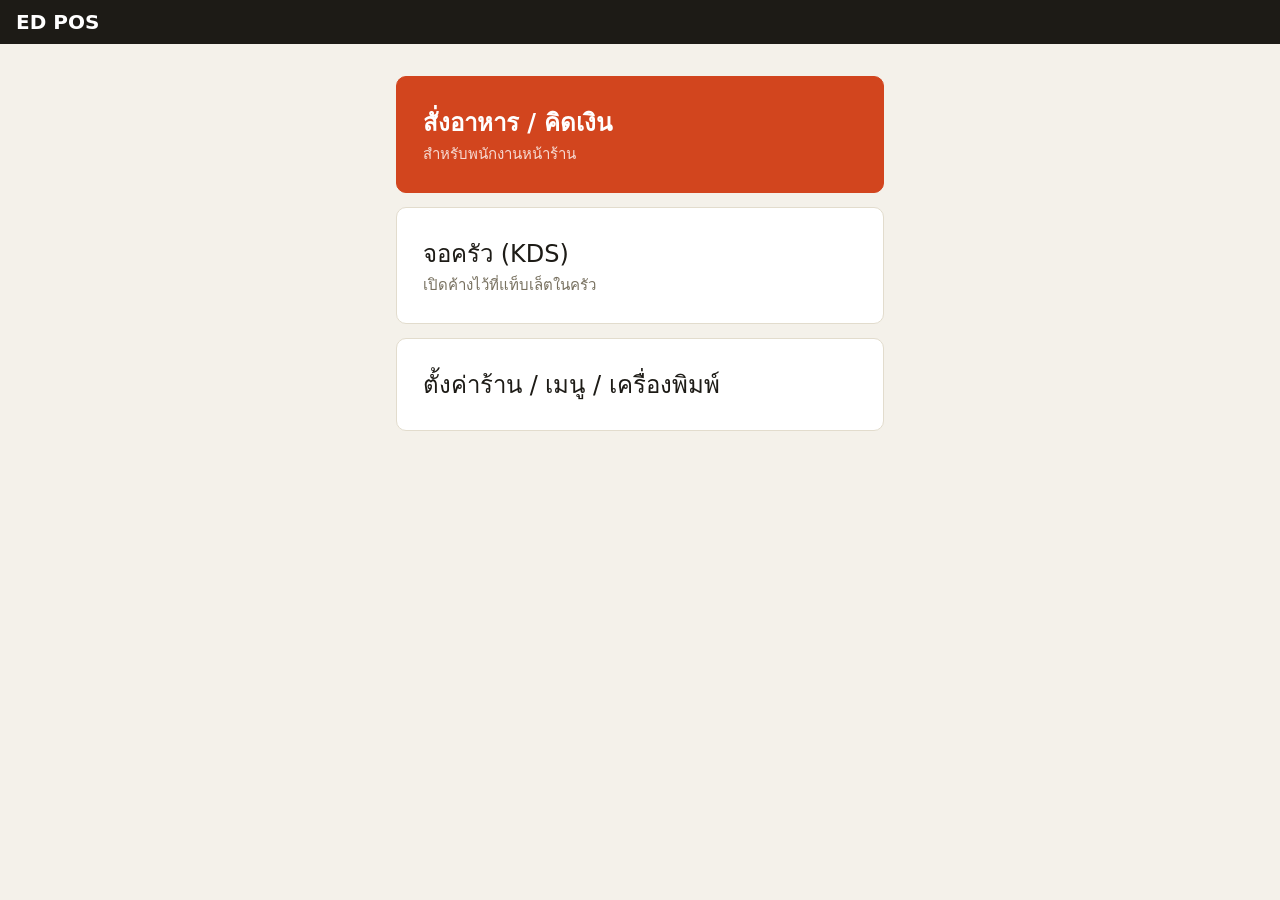
==== app/src/main/assets/edpos/public/index.html @ 66c4f486 "Run the ED POS server inside the app (no Termux needed) - NodeService: foreground service in a separ" ====
<!doctype html>
<html lang="th">
<head>
<meta charset="utf-8">
<meta name="viewport" content="width=device-width, initial-scale=1">
<title>ED POS</title>
<link rel="stylesheet" href="style.css">
<style>
  main { max-width: 520px; margin: 0 auto; padding: 32px 16px; display: grid; gap: 14px; }
  a { text-decoration: none; }
  a button { width: 100%; padding: 26px; font-size: 24px; text-align: left; }
  a button small { display: block; font-size: 15px; color: var(--muted); font-weight: 400; }
  a button.primary small { color: #ffffffcc; }
</style>
<script src="app-bridge.js"></script>
</head>
<body>
<header><h1>ED POS</h1></header>
<main>
  <a href="order.html"><button class="primary">สั่งอาหาร / คิดเงิน<small>สำหรับพนักงานหน้าร้าน</small></button></a>
  <a href="kds.html"><button>จอครัว (KDS)<small>เปิดค้างไว้ที่แท็บเล็ตในครัว</small></button></a>
  <a href="admin.html"><button>ตั้งค่าร้าน / เมนู / เครื่องพิมพ์</button></a>
</main>
<script src="failover.js"></script>
</body>
</html>
---- app/src/main/assets/edpos/public/style.css ----
:root {
  --bg: #f4f1ea; --card: #fff; --ink: #1d1b16; --muted: #77705f; --line: #e2dccd;
  --accent: #d2451e; --accent-ink: #fff; --ok: #2f7d4f; --warn: #c98a00; --bad: #c0392b;
  font-family: "Noto Sans Thai", "Sarabun", system-ui, sans-serif;
}
* { box-sizing: border-box; -webkit-tap-highlight-color: transparent; }
body { margin: 0; background: var(--bg); color: var(--ink); font-size: 17px; }
button { font: inherit; border: 0; border-radius: 10px; padding: 12px 16px; cursor: pointer;
  background: var(--card); color: var(--ink); border: 1px solid var(--line); }
button:active { transform: scale(.97); }
button.primary { background: var(--accent); color: var(--accent-ink); border-color: var(--accent); font-weight: 600; }
button.ok { background: var(--ok); color: #fff; border-color: var(--ok); }
button.danger { color: var(--bad); }
button:disabled { opacity: .4; }
input, select, textarea { font: inherit; padding: 10px 12px; border: 1px solid var(--line); border-radius: 8px; width: 100%; background: #fff; }
header { display: flex; align-items: center; gap: 12px; padding: 10px 16px; background: var(--ink); color: #fff;
  position: sticky; top: 0; z-index: 5; }
header h1 { font-size: 20px; margin: 0; flex: 1; }
header button { background: transparent; color: #fff; border-color: #ffffff40; padding: 8px 14px; }
.muted { color: var(--muted); }
.row { display: flex; gap: 8px; align-items: center; }
.grow { flex: 1; }
.toast { position: fixed; left: 50%; bottom: 24px; transform: translateX(-50%); background: var(--ink); color: #fff;
  padding: 12px 20px; border-radius: 10px; z-index: 99; }
.toast.bad { background: var(--bad); }
#net.bad { position: fixed; top: 0; left: 0; right: 0; background: var(--bad); color: #fff; text-align: center; padding: 6px; z-index: 100; }
.modal-bg { position: fixed; inset: 0; background: #0007; display: flex; align-items: center; justify-content: center; z-index: 50; padding: 16px; }
.modal { background: var(--card); border-radius: 14px; padding: 20px; width: min(460px, 100%); max-height: 90vh; overflow: auto; }
.modal h2 { margin: 0 0 12px; font-size: 20px; }
.chips { display: flex; flex-wrap: wrap; gap: 8px; margin: 8px 0; }
.chips button.on { background: var(--ink); color: #fff; border-color: var(--ink); }
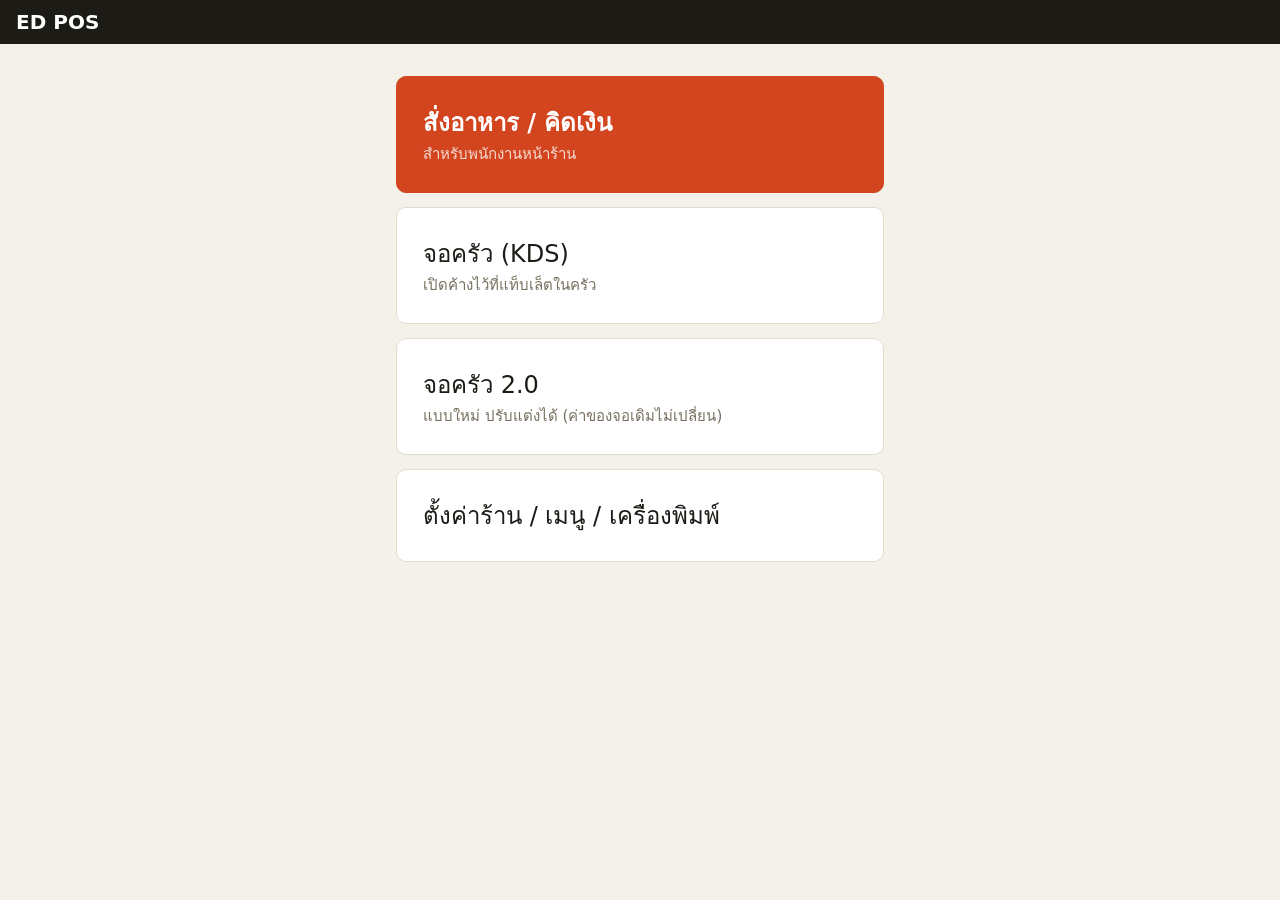
==== commit 23bcb6c2: "จอครัว 2.0 (kds2.html): ชุดค่าตั้งสลับเร็ว · ปรับขนาดการ์ด/สี/ตัวอักษร/ข้อมูลบนการ์ด · รูปแบบอ่านออก" ====
--- a/app/src/main/assets/edpos/public/index.html
+++ b/app/src/main/assets/edpos/public/index.html
@@ -18,9 +18,10 @@
 <header><h1>ED POS</h1></header>
 <main>
   <a href="order.html"><button class="primary">สั่งอาหาร / คิดเงิน<small>สำหรับพนักงานหน้าร้าน</small></button></a>
-  <a href="kds.html"><button>จอครัว (KDS)<small>เปิดค้างไว้ที่แท็บเล็ตในครัว</small></button></a>
+  <a href="kds.html?v1"><button>จอครัว (KDS)<small>เปิดค้างไว้ที่แท็บเล็ตในครัว</small></button></a>
+  <a href="kds2.html"><button>จอครัว 2.0<small>แบบใหม่ ปรับแต่งได้ (ค่าของจอเดิมไม่เปลี่ยน)</small></button></a>
   <a href="admin.html"><button>ตั้งค่าร้าน / เมนู / เครื่องพิมพ์</button></a>
 </main>
-<script src="failover.js"></script>
+<script src="router.js"></script><script src="failover.js"></script>
 </body>
 </html>
--- a/app/src/main/assets/edpos/public/style.css
+++ b/app/src/main/assets/edpos/public/style.css
@@ -23,7 +23,6 @@
 .toast { position: fixed; left: 50%; bottom: 24px; transform: translateX(-50%); background: var(--ink); color: #fff;
   padding: 12px 20px; border-radius: 10px; z-index: 99; }
 .toast.bad { background: var(--bad); }
-#net.bad { position: fixed; top: 0; left: 0; right: 0; background: var(--bad); color: #fff; text-align: center; padding: 6px; z-index: 100; }
 .modal-bg { position: fixed; inset: 0; background: #0007; display: flex; align-items: center; justify-content: center; z-index: 50; padding: 16px; }
 .modal { background: var(--card); border-radius: 14px; padding: 20px; width: min(460px, 100%); max-height: 90vh; overflow: auto; }
 .modal h2 { margin: 0 0 12px; font-size: 20px; }
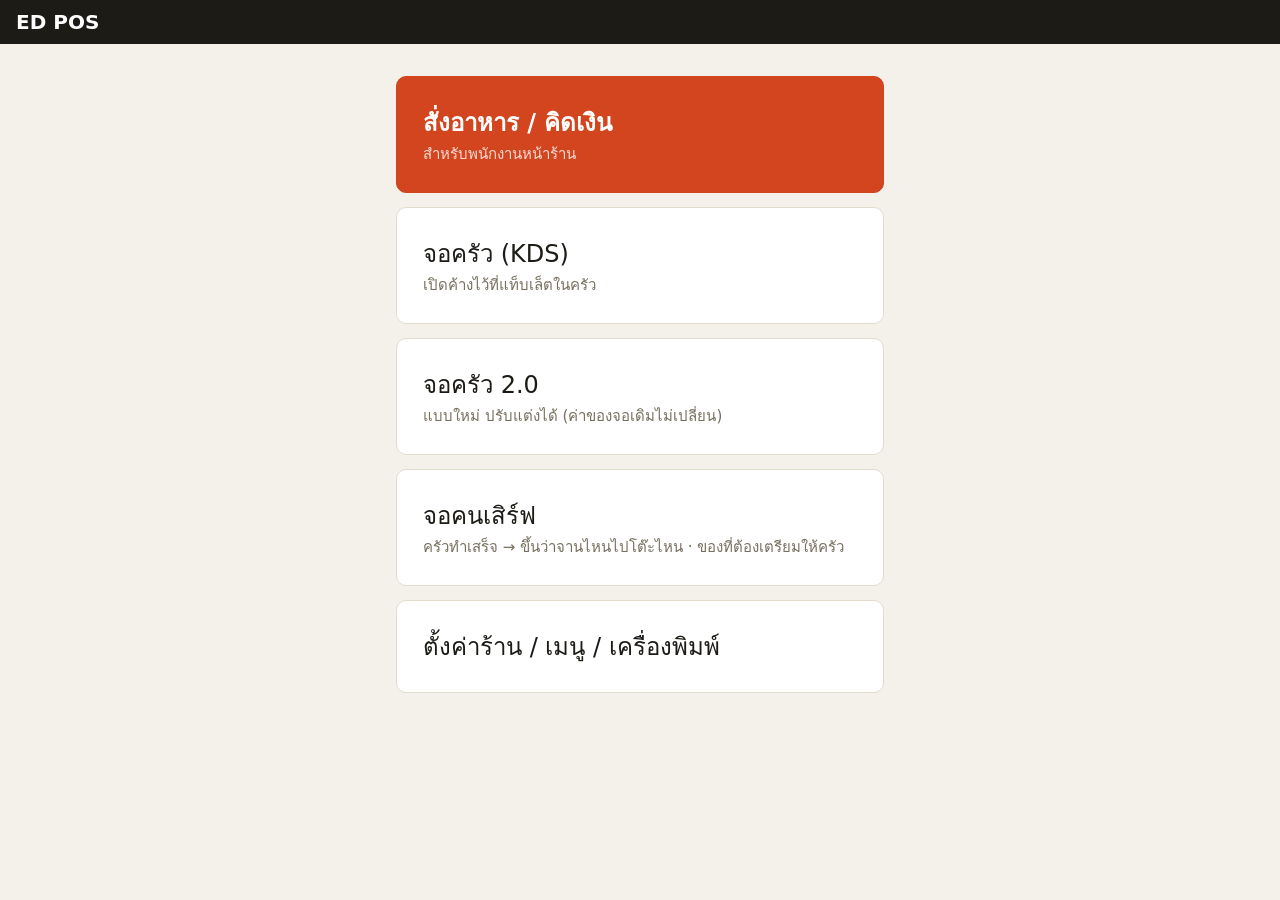
==== commit f07ae206: "test-1.81: server (waiter) screen - ready dishes per table, serve/undo, layouts & sizes, hidden cate" ====
--- a/app/src/main/assets/edpos/public/index.html
+++ b/app/src/main/assets/edpos/public/index.html
@@ -20,6 +20,7 @@
   <a href="order.html"><button class="primary">สั่งอาหาร / คิดเงิน<small>สำหรับพนักงานหน้าร้าน</small></button></a>
   <a href="kds.html?v1"><button>จอครัว (KDS)<small>เปิดค้างไว้ที่แท็บเล็ตในครัว</small></button></a>
   <a href="kds2.html"><button>จอครัว 2.0<small>แบบใหม่ ปรับแต่งได้ (ค่าของจอเดิมไม่เปลี่ยน)</small></button></a>
+  <a href="serve.html"><button>จอคนเสิร์ฟ<small>ครัวทำเสร็จ → ขึ้นว่าจานไหนไปโต๊ะไหน · ของที่ต้องเตรียมให้ครัว</small></button></a>
   <a href="admin.html"><button>ตั้งค่าร้าน / เมนู / เครื่องพิมพ์</button></a>
 </main>
 <script src="router.js"></script><script src="failover.js"></script>
